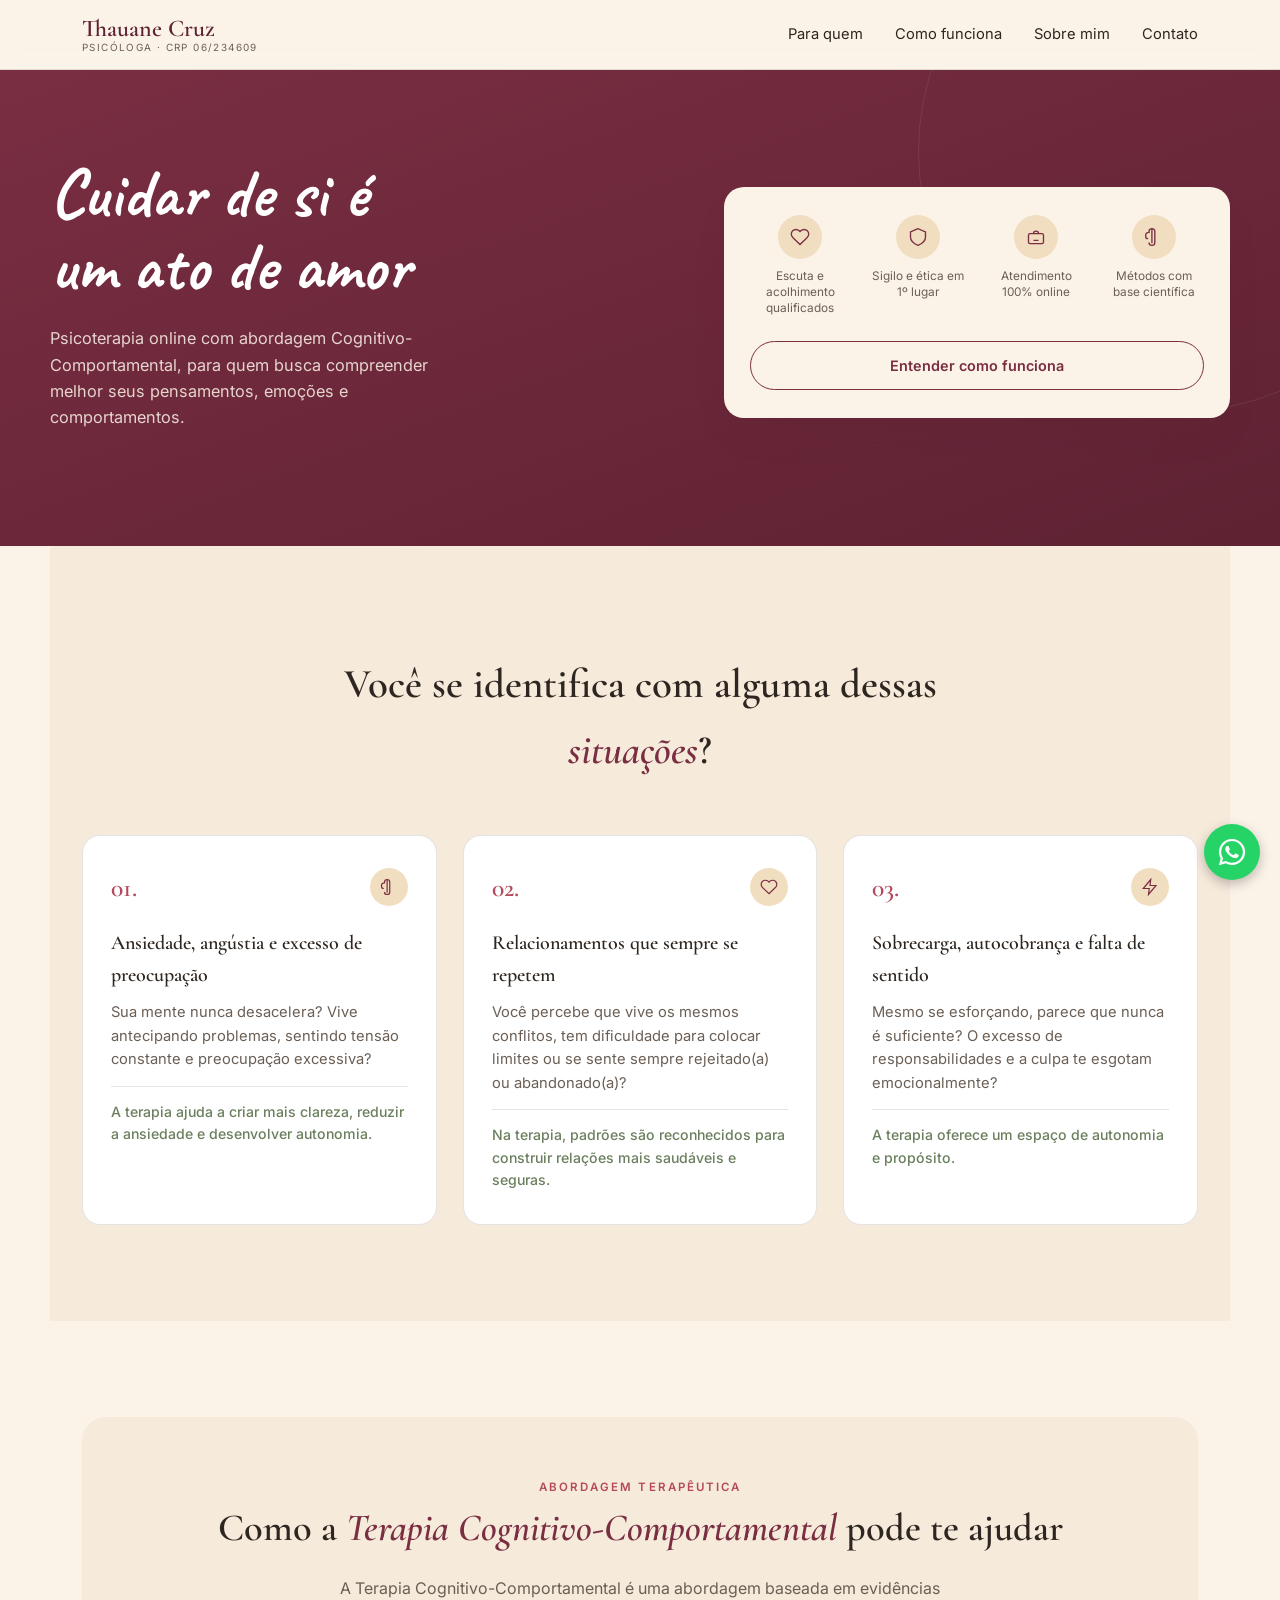
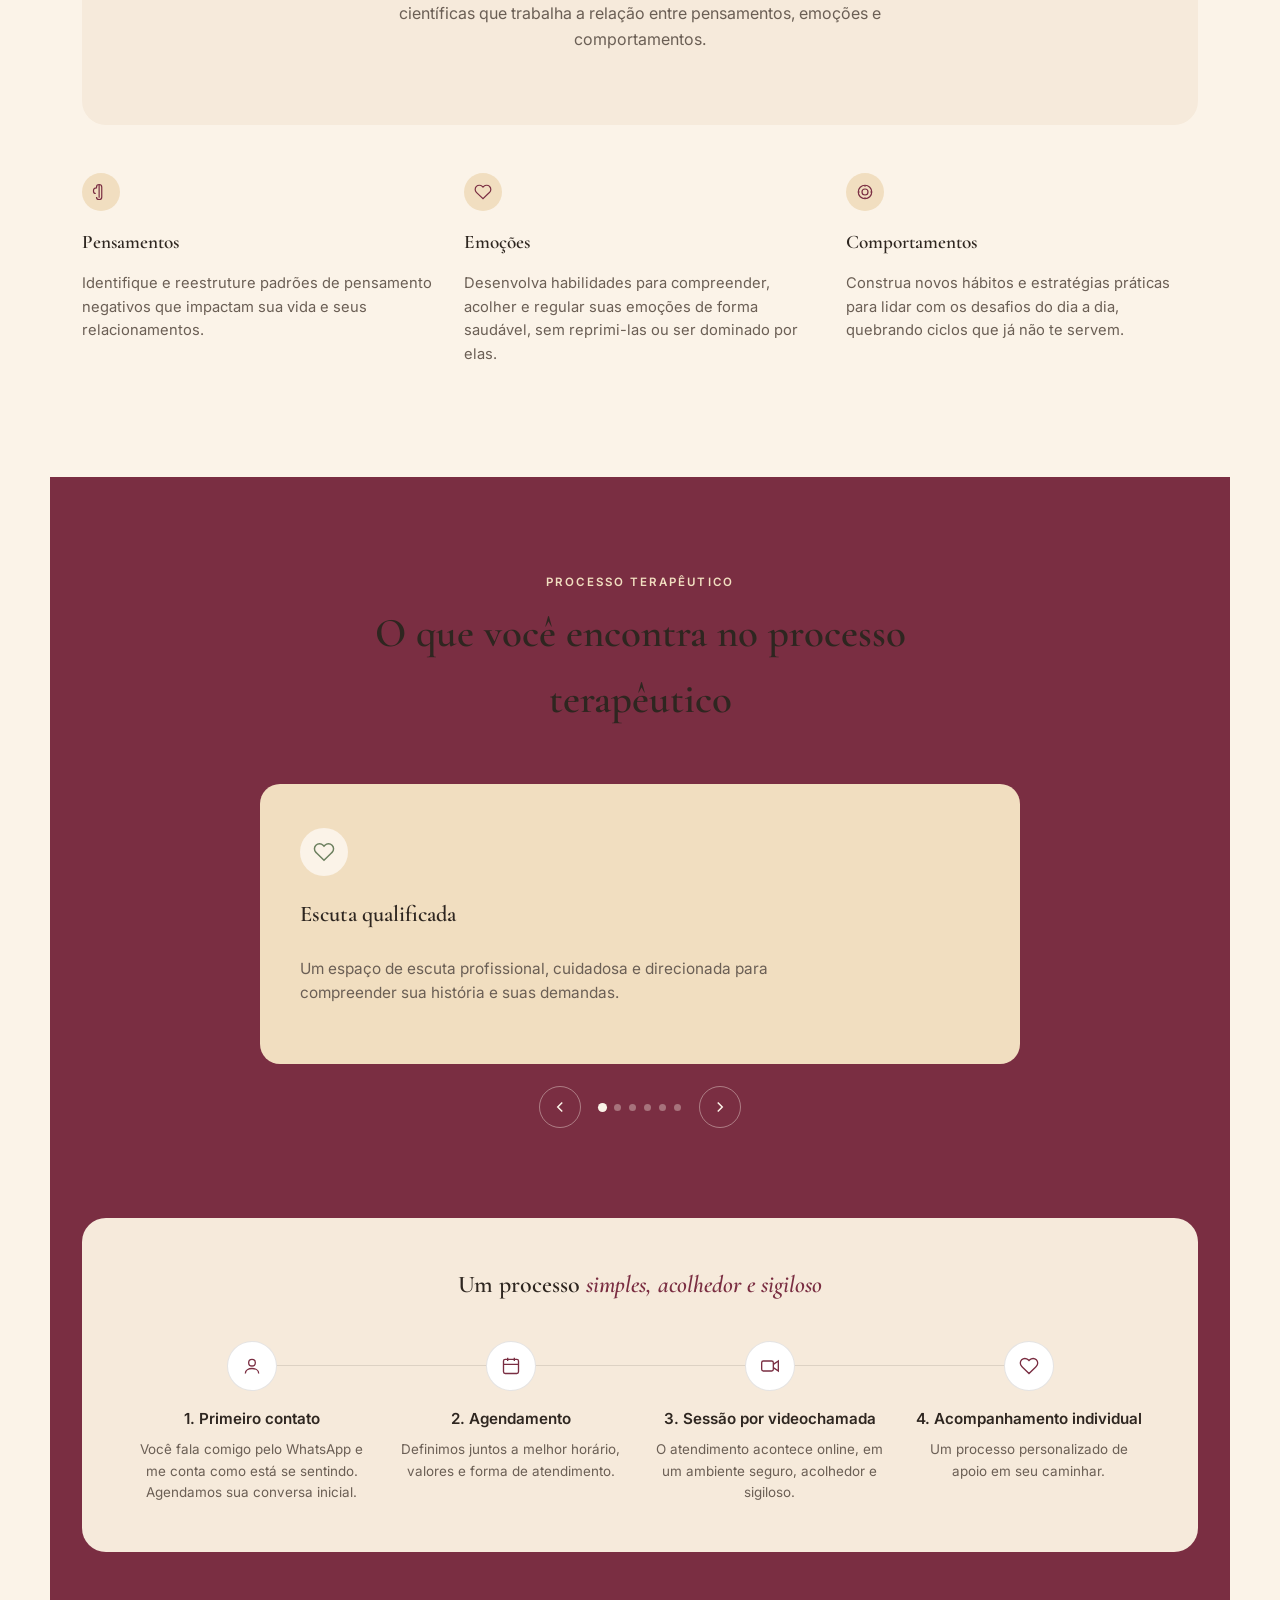
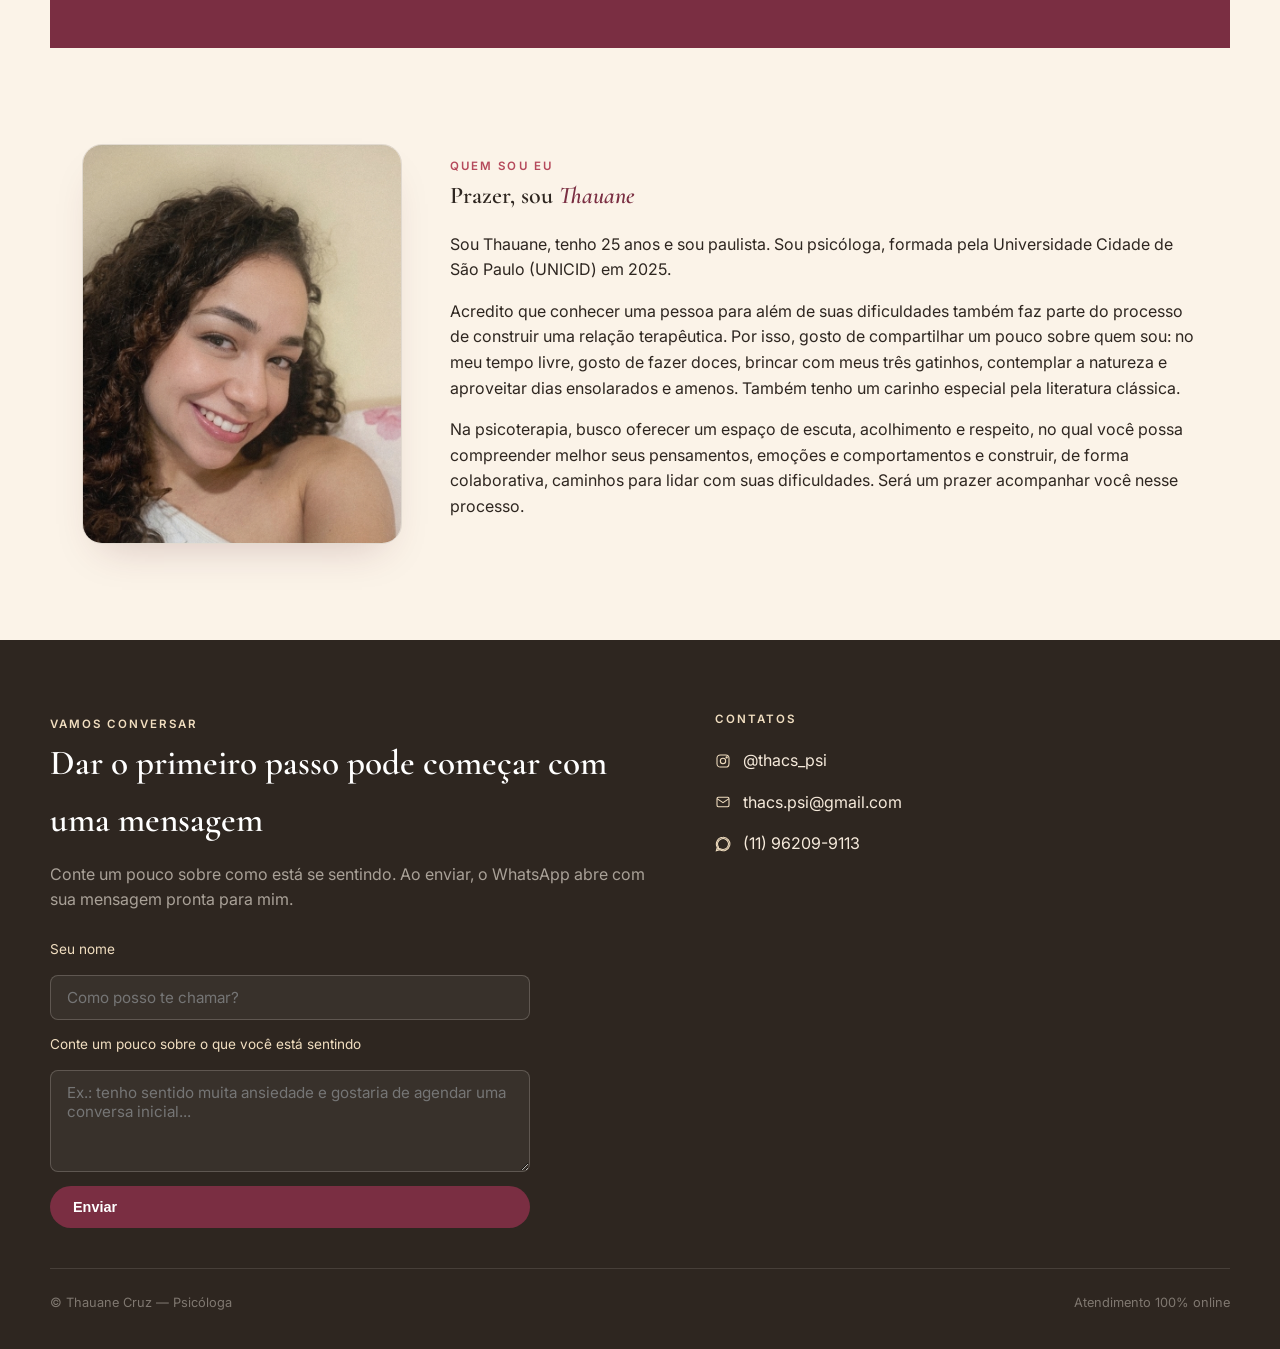
==== index.html @ f6a22493 "ajustes de estilos e responsividade mobile" ====
<!DOCTYPE html>
<html lang="pt-BR">

<head>
  <meta charset="UTF-8">
  <meta name="viewport" content="width=device-width, initial-scale=1.0">
  <title>Thauane Cruz — Psicóloga | Terapia Cognitivo-Comportamental Online</title>

  <!-- Fontes -->
  <link rel="preconnect" href="https://fonts.googleapis.com">
  <link rel="preconnect" href="https://fonts.gstatic.com" crossorigin>
  <link
    href="https://fonts.googleapis.com/css2?family=Cormorant+Garamond:ital,wght@0,400;0,500;0,600;1,400;1,500&family=Caveat:wght@500;600;700&family=Inter:wght@400;500;600;700&display=swap"
    rel="stylesheet">

  <!-- Arquivo CSS externo -->
  <link rel="stylesheet" href="style.css">
</head>

<body>

  <!-- CABEÇALHO -->
  <header>
    <div class="navegacao-wrapper">
      <div class="logotipo">
        <span class="logotipo-nome">Thauane Cruz</span>
        <span class="logotipo-registro">Psicóloga · CRP 06/234609</span>
      </div>
      <nav class="links-navegacao">
        <a href="#para-quem">Para quem</a>
        <a href="#como-funciona">Como funciona</a>
        <a href="#sobre-mim">Sobre mim</a>
        <a href="#contato">Contato</a>
      </nav>
    </div>
  </header>

  <!-- HERO / TELA INICIAL -->
  <section class="secao-principal" id="topo">
    <div class="secao-principal-conteudo">
      <div>
        <h1>Cuidar de si é<br>um ato de amor</h1>
        <p class="secao-principal-subtitulo">Psicoterapia online com abordagem Cognitivo-Comportamental, para quem busca
          compreender melhor seus pensamentos, emoções e comportamentos.</p>
      </div>

      <div class="cartao-destaque efeito-revelar">
        <div class="grade-destaque">
          <div class="item-destaque">
            <div class="icone-destaque">
              <svg viewBox="0 0 24 24">
                <path
                  d="M20.8 4.6a5.5 5.5 0 0 0-7.8 0L12 5.6l-1-1a5.5 5.5 0 0 0-7.8 7.8l1 1L12 21l7.8-7.6 1-1a5.5 5.5 0 0 0 0-7.8z" />
              </svg>
            </div>
            <p>Escuta e acolhimento qualificados</p>
          </div>
          <div class="item-destaque">
            <div class="icone-destaque">
              <svg viewBox="0 0 24 24">
                <path d="M12 2 3 6v6c0 5 4 8 9 10 5-2 9-5 9-10V6l-9-4z" />
              </svg>
            </div>
            <p>Sigilo e ética em 1º lugar</p>
          </div>
          <div class="item-destaque">
            <div class="icone-destaque">
              <svg viewBox="0 0 24 24">
                <path d="M15 8a3 3 0 1 0-6 0" />
                <rect x="3" y="8" width="18" height="12" rx="2" />
                <path d="M8 12h.01M16 12h.01M9 16h6" />
              </svg>
            </div>
            <p>Atendimento 100% online</p>
          </div>
          <div class="item-destaque">
            <div class="icone-destaque">
              <svg viewBox="0 0 24 24">
                <path
                  d="M9.5 2a3.5 3.5 0 0 0-3.5 3.5v1A3.5 3.5 0 0 0 2 10v1a3 3 0 0 0 3 3M9.5 2A3.5 3.5 0 0 1 13 5.5v13a3.5 3.5 0 0 1-7 0M9.5 2v17.5" />
              </svg>
            </div>
            <p>Métodos com base científica</p>
          </div>
        </div>
        <div class="botoes-cartao-destaque">
          <a class="botao botao-contorno" href="#como-funciona">Entender como funciona</a>
        </div>
      </div>
    </div>
  </section>

  <!-- PARA QUEM -->
  <section class="secao para-quem" id="para-quem">
    <div class="cabecalho-secao efeito-revelar">
      <h2>Você se identifica com alguma dessas <em>situações</em>?</h2>
    </div>
    <div class="grade-tres-colunas">
      <div class="cartao-situacao efeito-revelar">
        <div class="topo-situacao">
          <span class="numero-situacao">01.</span>
          <span class="icone-situacao">
            <svg viewBox="0 0 24 24">
              <path
                d="M9.5 2a3.5 3.5 0 0 0-3.5 3.5v1A3.5 3.5 0 0 0 2 10v1a3 3 0 0 0 3 3M9.5 2A3.5 3.5 0 0 1 13 5.5v13a3.5 3.5 0 0 1-7 0M9.5 2v17.5" />
            </svg>
          </span>
        </div>
        <h3>Ansiedade, angústia e excesso de preocupação</h3>
        <p>Sua mente nunca desacelera? Vive antecipando problemas, sentindo tensão constante e preocupação excessiva?
        </p>
        <div class="nota-situacao">A terapia ajuda a criar mais clareza, reduzir a ansiedade e desenvolver autonomia.
        </div>
      </div>
      <div class="cartao-situacao efeito-revelar">
        <div class="topo-situacao">
          <span class="numero-situacao">02.</span>
          <span class="icone-situacao">
            <svg viewBox="0 0 24 24">
              <path
                d="M20.8 4.6a5.5 5.5 0 0 0-7.8 0L12 5.6l-1-1a5.5 5.5 0 0 0-7.8 7.8l1 1L12 21l7.8-7.6 1-1a5.5 5.5 0 0 0 0-7.8z" />
            </svg>
          </span>
        </div>
        <h3>Relacionamentos que sempre se repetem</h3>
        <p>Você percebe que vive os mesmos conflitos, tem dificuldade para colocar limites ou se sente sempre
          rejeitado(a) ou abandonado(a)?</p>
        <div class="nota-situacao">Na terapia, padrões são reconhecidos para construir relações mais saudáveis e
          seguras.</div>
      </div>
      <div class="cartao-situacao efeito-revelar">
        <div class="topo-situacao">
          <span class="numero-situacao">03.</span>
          <span class="icone-situacao">
            <svg viewBox="0 0 24 24">
              <path d="M13 2 3 14h8l-1 8 10-12h-8l1-8z" />
            </svg>
          </span>
        </div>
        <h3>Sobrecarga, autocobrança e falta de sentido</h3>
        <p>Mesmo se esforçando, parece que nunca é suficiente? O excesso de responsabilidades e a culpa te esgotam
          emocionalmente?</p>
        <div class="nota-situacao">A terapia oferece um espaço de autonomia e propósito.</div>
      </div>
    </div>
  </section>

  <!-- COMO A TERAPIA COGNITIVO-COMPORTAMENTAL AJUDA -->
  <section class="secao">
    <div class="caixa-abordagem efeito-revelar">
      <span class="subtitulo-categoria">Abordagem terapêutica</span>
      <h2>Como a <em>Terapia Cognitivo-Comportamental</em> pode te ajudar</h2>
      <p class="descricao-secao">A Terapia Cognitivo-Comportamental é uma abordagem baseada em evidências científicas
        que trabalha a relação entre pensamentos, emoções e comportamentos.</p>
    </div>
    <div class="colunas-abordagem">
      <div class="coluna-abordagem efeito-revelar">
        <span class="icone-situacao">
          <svg viewBox="0 0 24 24">
            <path
              d="M9.5 2a3.5 3.5 0 0 0-3.5 3.5v1A3.5 3.5 0 0 0 2 10v1a3 3 0 0 0 3 3M9.5 2A3.5 3.5 0 0 1 13 5.5v13a3.5 3.5 0 0 1-7 0M9.5 2v17.5" />
          </svg>
        </span>
        <h3>Pensamentos</h3>
        <p>Identifique e reestruture padrões de pensamento negativos que impactam sua vida e seus relacionamentos.</p>
      </div>
      <div class="coluna-abordagem efeito-revelar">
        <span class="icone-situacao">
          <svg viewBox="0 0 24 24">
            <path
              d="M20.8 4.6a5.5 5.5 0 0 0-7.8 0L12 5.6l-1-1a5.5 5.5 0 0 0-7.8 7.8l1 1L12 21l7.8-7.6 1-1a5.5 5.5 0 0 0 0-7.8z" />
          </svg>
        </span>
        <h3>Emoções</h3>
        <p>Desenvolva habilidades para compreender, acolher e regular suas emoções de forma saudável, sem reprimi-las ou
          ser dominado por elas.</p>
      </div>
      <div class="coluna-abordagem efeito-revelar">
        <span class="icone-situacao">
          <svg viewBox="0 0 24 24">
            <circle cx="12" cy="12" r="9" />
            <circle cx="12" cy="12" r="4" />
            <path d="M12 3v2M12 19v2M3 12h2M19 12h2" />
          </svg>
        </span>
        <h3>Comportamentos</h3>
        <p>Construa novos hábitos e estratégias práticas para lidar com os desafios do dia a dia, quebrando ciclos que
          já não te servem.</p>
      </div>
    </div>
  </section>

  <!-- COMO FUNCIONA / CARROSSEL -->
  <section class="secao como-funciona" id="como-funciona">
    <div class="cabecalho-secao efeito-revelar">
      <span class="subtitulo-categoria">Processo terapêutico</span>
      <h2>O que você encontra no processo terapêutico</h2>
    </div>

    <div class="carrossel-container efeito-revelar">
      <div class="carrossel-trilho" id="carrosselTrilho"></div>
      <div class="carrossel-controles">
        <button class="carrossel-seta" id="carrosselAnterior" aria-label="Anterior">
          <svg viewBox="0 0 24 24">
            <path d="M15 18l-6-6 6-6" />
          </svg>
        </button>
        <div class="carrossel-indicadores" id="carrosselIndicadores"></div>
        <button class="carrossel-seta" id="carrosselProximo" aria-label="Próximo">
          <svg viewBox="0 0 24 24">
            <path d="M9 18l6-6-6-6" />
          </svg>
        </button>
      </div>
    </div>

    <div class="painel-etapas efeito-revelar">
      <div class="titulo-etapas">
        <h3>Um processo <em>simples, acolhedor e sigiloso</em></h3>
      </div>
      <div class="grade-etapas">
        <div class="etapa">
          <div class="icone-etapa">
            <svg viewBox="0 0 24 24">
              <circle cx="12" cy="8" r="4" />
              <path d="M4 21c0-4 4-6 8-6s8 2 8 6" />
            </svg>
          </div>
          <h4>1. Primeiro contato</h4>
          <p>Você fala comigo pelo WhatsApp e me conta como está se sentindo. Agendamos sua conversa inicial.</p>
        </div>
        <div class="etapa">
          <div class="icone-etapa">
            <svg viewBox="0 0 24 24">
              <rect x="3" y="4" width="18" height="17" rx="2" />
              <path d="M16 2v4M8 2v4M3 10h18" />
            </svg>
          </div>
          <h4>2. Agendamento</h4>
          <p>Definimos juntos a melhor horário, valores e forma de atendimento.</p>
        </div>
        <div class="etapa">
          <div class="icone-etapa">
            <svg viewBox="0 0 24 24">
              <rect x="2" y="6" width="14" height="12" rx="2" />
              <path d="M16 10l6-4v12l-6-4" />
            </svg>
          </div>
          <h4>3. Sessão por videochamada</h4>
          <p>O atendimento acontece online, em um ambiente seguro, acolhedor e sigiloso.</p>
        </div>
        <div class="etapa">
          <div class="icone-etapa">
            <svg viewBox="0 0 24 24">
              <path
                d="M20.8 4.6a5.5 5.5 0 0 0-7.8 0L12 5.6l-1-1a5.5 5.5 0 0 0-7.8 7.8l1 1L12 21l7.8-7.6 1-1a5.5 5.5 0 0 0 0-7.8z" />
            </svg>
          </div>
          <h4>4. Acompanhamento individual</h4>
          <p>Um processo personalizado de apoio em seu caminhar.</p>
        </div>
      </div>
    </div>
  </section>

  <!-- SOBRE MIM -->
  <section class="secao" id="sobre-mim">
  <div class="sobre-mim">
    <div class="sobre-mim-foto efeito-revelar">
      <img src="foto-thauane.jpg" alt="foto da thauane">
    </div>
    <div class="sobre-mim-texto efeito-revelar">
      <span class="subtitulo-categoria">Quem sou eu</span>
      <h2>Prazer, sou <em>Thauane</em></h2>
      <p>Sou Thauane, tenho 25 anos e sou paulista. Sou psicóloga, formada pela Universidade Cidade de São Paulo (UNICID) em 2025.</p>
      <p>Acredito que conhecer uma pessoa para além de suas dificuldades também faz parte do processo de construir uma relação terapêutica. Por isso, gosto de compartilhar um pouco sobre quem sou: no meu tempo livre, gosto de fazer doces, brincar com meus três gatinhos, contemplar a natureza e aproveitar dias ensolarados e amenos. Também tenho um carinho especial pela literatura clássica.</p>
      <p>Na psicoterapia, busco oferecer um espaço de escuta, acolhimento e respeito, no qual você possa compreender melhor seus pensamentos, emoções e comportamentos e construir, de forma colaborativa, caminhos para lidar com suas dificuldades. Será um prazer acompanhar você nesse processo.</p>
    </div>
  </div>
</section>

  <!-- RODAPÉ E CONTATO -->
  <footer id="contato">
    <div class="rodape-conteudo">
      <div class="efeito-revelar">
        <span class="subtitulo-categoria subtitulo-categoria-claro">Vamos conversar</span>
        <h2>Dar o primeiro passo pode começar com uma mensagem</h2>
        <p class="descricao-secao">Conte um pouco sobre como está se sentindo. Ao enviar, o WhatsApp abre com sua
          mensagem pronta para mim.</p>

        <form id="formularioContato" class="formulario-contato">
          <label for="campoNome">Seu nome</label>
          <input type="text" id="campoNome" name="nome" placeholder="Como posso te chamar?" required>

          <label for="campoMensagem">Conte um pouco sobre o que você está sentindo</label>
          <textarea id="campoMensagem" name="mensagem" rows="4"
            placeholder="Ex.: tenho sentido muita ansiedade e gostaria de agendar uma conversa inicial..."
            required></textarea>

          <button type="submit" class="botao botao-vinho">Enviar</button>
        </form>
      </div>

      <div class="rodape-contatos efeito-revelar">
        <span class="subtitulo-categoria subtitulo-categoria-claro bloco-subtitulo">Contatos</span>
        <ul class="lista-contatos">
          <li class="linha-contato-rodape">
            <span class="icone-rodape">
              <svg viewBox="0 0 24 24">
                <rect x="3" y="3" width="18" height="18" rx="5" />
                <circle cx="12" cy="12" r="4" />
                <circle cx="17.5" cy="6.5" r="1" />
              </svg>
            </span>
            <a href="https://instagram.com/thacs_psi" target="_blank" rel="noopener">@thacs_psi</a>
          </li>
          <li class="linha-contato-rodape">
            <span class="icone-rodape">
              <svg viewBox="0 0 24 24">
                <rect x="3" y="5" width="18" height="14" rx="2" />
                <path d="M3 7l9 6 9-6" />
              </svg>
            </span>
            <a href="mailto:thacs.psi@gmail.com">thacs.psi@gmail.com</a>
          </li>
          <li class="linha-contato-rodape">
            <span class="icone-rodape">
              <svg viewBox="0 0 24 24">
                <path
                  d="M12 2a10 10 0 0 0-8.6 15L2 22l5.2-1.4A10 10 0 1 0 12 2zm0 18.2a8.2 8.2 0 0 1-4.2-1.2l-.3-.2-3 .8.8-2.9-.2-.3A8.2 8.2 0 1 1 12 20.2z" />
              </svg>
            </span>
            <a href="https://wa.me/5511962099113?text=Ol%C3%A1!%20Gostaria%20de%20saber%20mais%20sobre%20o%20processo%20terap%C3%AAutico."
              target="_blank" rel="noopener">(11) 96209-9113</a>
          </li>
        </ul>
      </div>
    </div>
    <div class="rodape-inferior">
      <span>© Thauane Cruz — Psicóloga</span>
      <span>Atendimento 100% online</span>
    </div>
  </footer>

  <!-- BOTÃO FLUTUANTE WHATSAPP -->
  <a href="https://wa.me/5511962099113?text=Ol%C3%A1!%20Gostaria%20de%20saber%20mais%20sobre%20o%20processo%20terap%C3%AAutico."
    class="whatsapp-flutuante" target="_blank" rel="noopener" aria-label="Falar no WhatsApp">
    <svg viewBox="0 0 448 512">
      <path
        d="M380.9 97.1C339 55.1 283.2 32 223.9 32c-122.4 0-222 99.6-222 222 0 39.1 10.2 77.3 29.6 111L0 480l117.7-30.9c32.4 17.7 68.9 27 106.1 27h.1c122.3 0 224.1-99.6 224.1-222 0-59.3-25.2-115-67.1-157zm-157 341.6c-33.2 0-65.7-8.9-94-25.7l-6.7-4-69.8 18.3L72 359.2l-4.4-7c-18.5-29.4-28.2-63.3-28.2-98.2 0-101.7 82.8-184.5 184.6-184.5 49.3 0 95.6 19.2 130.4 54.1 34.8 34.9 56.2 81.2 56.1 130.5 0 101.8-84.9 184.6-186.6 184.6zm101.2-138.2c-5.5-2.8-32.8-16.2-37.9-18-5.1-1.9-8.8-2.8-12.5 2.8-3.7 5.6-14.3 18-17.6 21.8-3.2 3.7-6.5 4.2-12 1.4-32.6-16.3-54-29.1-75.5-66-5.7-9.8 5.7-9.1 16.3-30.3 1.8-3.7.9-6.9-.5-9.7-1.4-2.8-12.5-30.1-17.1-41.2-4.5-10.8-9.1-9.3-12.5-9.5-3.2-.2-6.9-.2-10.6-.2-3.7 0-9.7 1.4-14.8 6.9-5.1 5.6-19.4 19-19.4 46.3 0 27.3 19.9 53.7 22.6 57.4 2.8 3.7 39.1 59.7 94.8 83.8 35.2 15.2 49 16.5 66.6 13.9 10.7-1.6 32.8-13.4 37.4-26.4 4.6-13 4.6-24.1 3.2-26.4-1.3-2.5-5-3.9-10.5-6.6z" />
    </svg>
  </a>

  <!-- Arquivo JS externo -->
  <script src="script.js"></script>
</body>

</html>
---- style.css ----
:root {
  --cor-vinho: #7A2E42;
  --cor-vinho-escuro: #5E2233;
  --cor-creme: #FBF3E8;
  --cor-creme-suave: #F6EADB;
  --cor-canela: #F1DEC0;
  --cor-sage: #6B7F5E;
  --cor-rosa: #B5495B;
  --cor-tinta: #2E2620;
  --cor-tinta-suave: #6b5f55;
  --linha-divisoria: rgba(46, 38, 32, 0.12);
  --sombra-padrao: 0 20px 40px -20px rgba(94, 34, 51, 0.25);
}

* {
  box-sizing: border-box;
}

html {
  scroll-behavior: smooth;
}

@media (prefers-reduced-motion: reduce) {
  html {
    scroll-behavior: auto;
  }
  * {
    animation-duration: 0.01ms !important;
    transition-duration: 0.01ms !important;
  }
}

body {
  margin: 0;
  font-family: 'Inter', sans-serif;
  color: var(--cor-tinta);
  background: var(--cor-creme);
  line-height: 1.6;
}

h1, h2, h3 {
  font-family: 'Cormorant Garamond', serif;
  font-weight: 600;
  margin: 0;
  color: var(--cor-tinta);
}

em {
  font-style: italic;
  color: var(--cor-vinho);
  font-family: 'Cormorant Garamond', serif;
}

.subtitulo-categoria {
  font-family: 'Inter', sans-serif;
  font-size: 0.72rem;
  letter-spacing: 0.18em;
  text-transform: uppercase;
  color: var(--cor-rosa);
  font-weight: 600;
}

.subtitulo-categoria-claro {
  color: var(--cor-canela);
}

.bloco-subtitulo {
  margin-bottom: 6px;
  display: block;
}

a {
  color: inherit;
  text-decoration: none;
}

section {
  scroll-margin-top: 84px;
}

/* ESTILIZAÇÃO GERAL DE ÍCONES */
svg {
  fill: none;
  stroke: currentColor;
  stroke-width: 1.6;
}

/* CABEÇALHO E NAVEGAÇÃO */
header {
  position: sticky;
  top: 0;
  z-index: 100;
  background: rgba(251, 243, 232, 0.92);
  backdrop-filter: blur(10px);
  border-bottom: 1px solid var(--linha-divisoria);
}

.navegacao-wrapper {
  max-width: 1180px;
  margin: 0 auto;
  padding: 16px 32px;
  display: flex;
  align-items: center;
  justify-content: space-between;
  gap: 24px;
}

.logotipo {
  display: flex;
  flex-direction: column;
  line-height: 1.1;
}

.logotipo-nome {
  font-family: 'Cormorant Garamond', serif;
  font-size: 1.5rem;
  font-weight: 600;
  color: var(--cor-vinho-escuro);
}

.logotipo-registro {
  font-size: 0.62rem;
  letter-spacing: 0.14em;
  text-transform: uppercase;
  color: var(--cor-tinta-suave);
}

nav.links-navegacao {
  display: flex;
  gap: 32px;
  font-size: 0.92rem;
}

nav.links-navegacao a {
  position: relative;
  color: var(--cor-tinta);
  padding: 4px 0;
}

nav.links-navegacao a::after {
  content: '';
  position: absolute;
  left: 0;
  bottom: 0;
  width: 0;
  height: 1.5px;
  background: var(--cor-vinho);
  transition: width 0.25s ease;
}

nav.links-navegacao a:hover::after {
  width: 100%;
}

/* BOTÕES */
.botao {
  display: inline-flex;
  align-items: center;
  gap: 8px;
  padding: 12px 22px;
  border-radius: 999px;
  font-size: 0.9rem;
  font-weight: 600;
  cursor: pointer;
  border: 1.5px solid transparent;
  transition: transform 0.2s ease, box-shadow 0.2s ease, background 0.2s ease;
  white-space: nowrap;
}

.botao:hover {
  transform: translateY(-2px);
}

.botao-vinho {
  background: var(--cor-vinho);
  color: #fff;
}

.botao-vinho:hover {
  background: var(--cor-vinho-escuro);
  box-shadow: 0 10px 24px -10px rgba(122, 46, 66, 0.6);
}

.botao-contorno {
  background: transparent;
  border-color: var(--cor-vinho);
  color: var(--cor-vinho);
}

.botao-contorno:hover {
  background: var(--cor-vinho);
  color: #fff;
}

/* SEÇÃO PRINCIPAL (HERO) */
.secao-principal {
  background: linear-gradient(160deg, var(--cor-vinho) 0%, var(--cor-vinho-escuro) 100%);
  color: var(--cor-creme);
  padding: 88px 32px 100px;
  position: relative;
  overflow: hidden;
}

.secao-principal::before {
  content: '';
  position: absolute;
  width: 520px;
  height: 520px;
  border-radius: 50%;
  border: 1px solid rgba(255, 255, 255, 0.08);
  top: -180px;
  right: -160px;
}

.secao-principal-conteudo {
  max-width: 1180px;
  margin: 0 auto;
  display: grid;
  grid-template-columns: 1.1fr 0.9fr;
  gap: 56px;
  align-items: center;
  position: relative;
}

.secao-principal h1 {
  font-family: 'Caveat', cursive;
  font-weight: 700;
  font-size: clamp(2.8rem, 5.4vw, 4.6rem);
  color: #fff;
  line-height: 1.05;
  max-width: 560px;
}

.secao-principal-subtitulo {
  margin-top: 22px;
  font-size: 1.02rem;
  color: rgba(251, 243, 232, 0.85);
  max-width: 420px;
}

.cartao-destaque {
  background: var(--cor-creme);
  border-radius: 20px;
  padding: 28px 26px;
  box-shadow: var(--sombra-padrao);
}

.grade-destaque {
  display: grid;
  grid-template-columns: repeat(4, 1fr);
  gap: 18px;
  margin-bottom: 24px;
}

.item-destaque {
  text-align: center;
  color: var(--cor-tinta);
}

.icone-destaque {
  width: 44px;
  height: 44px;
  border-radius: 50%;
  background: var(--cor-canela);
  display: flex;
  align-items: center;
  justify-content: center;
  margin: 0 auto 10px;
  color: var(--cor-vinho);
}

.icone-destaque svg {
  width: 20px;
  height: 20px;
}

.item-destaque p {
  font-size: 0.74rem;
  color: var(--cor-tinta-suave);
  margin: 0;
  line-height: 1.35;
}

.botoes-cartao-destaque {
  display: flex;
  flex-direction: column;
  gap: 10px;
}

.cartao-destaque .botao {
  width: 100%;
  justify-content: center;
}

/* SEÇÕES GERAIS */
.secao {
  max-width: 1180px;
  margin: 0 auto;
  padding: 96px 32px;
}

.cabecalho-secao {
  text-align: center;
  max-width: 640px;
  margin: 0 auto 52px;
}

.cabecalho-secao h2 {
  font-size: clamp(1.9rem, 3.2vw, 2.6rem);
  margin-top: 10px;
}

.cabecalho-secao .subtitulo-categoria {
  display: block;
  margin-bottom: 6px;
}

.descricao-secao {
  margin-top: 16px;
  color: var(--cor-tinta-suave);
  font-size: 1rem;
}

/* ANIMAÇÃO REVELAR */
.efeito-revelar {
  opacity: 0;
  transform: translateY(28px);
  transition: opacity 0.7s ease, transform 0.7s ease;
}

.efeito-revelar.esta-visivel {
  opacity: 1;
  transform: translateY(0);
}

/* PARA QUEM */
.para-quem {
  background: var(--cor-creme-suave);
}

.grade-tres-colunas {
  display: grid;
  grid-template-columns: repeat(3, 1fr);
  gap: 26px;
}

.cartao-situacao {
  background: #fff;
  border-radius: 18px;
  padding: 32px 28px;
  border: 1px solid var(--linha-divisoria);
  transition: transform 0.3s ease, box-shadow 0.3s ease;
}

.cartao-situacao:hover {
  transform: translateY(-6px);
  box-shadow: var(--sombra-padrao);
}

.topo-situacao {
  display: flex;
  align-items: flex-start;
  justify-content: space-between;
  margin-bottom: 18px;
}

.numero-situacao {
  font-family: 'Cormorant Garamond', serif;
  font-size: 1.6rem;
  color: var(--cor-rosa);
  font-weight: 600;
}

.icone-situacao {
  width: 38px;
  height: 38px;
  border-radius: 50%;
  background: var(--cor-canela);
  display: flex;
  align-items: center;
  justify-content: center;
  color: var(--cor-vinho);
}

.icone-situacao svg {
  width: 18px;
  height: 18px;
}

.cartao-situacao h3 {
  font-size: 1.25rem;
  margin-bottom: 10px;
  font-weight: 600;
}

.cartao-situacao p {
  color: var(--cor-tinta-suave);
  font-size: 0.92rem;
  margin: 0 0 14px;
}

.nota-situacao {
  padding-top: 14px;
  border-top: 1px solid var(--linha-divisoria);
  font-size: 0.88rem;
  color: var(--cor-sage);
  font-weight: 500;
}

/* ABORDAGEM TERAPÊUTICA */
.caixa-abordagem {
  background: var(--cor-creme-suave);
  border-radius: 24px;
  padding: 56px 48px;
  text-align: center;
  margin-bottom: 48px;
}

.caixa-abordagem h2 {
  font-size: clamp(1.8rem, 3vw, 2.4rem);
}

.caixa-abordagem .descricao-secao {
  max-width: 600px;
  margin-left: auto;
  margin-right: auto;
}

.colunas-abordagem {
  display: grid;
  grid-template-columns: repeat(3, 1fr);
  gap: 30px;
}

.coluna-abordagem .icone-situacao {
  margin-bottom: 16px;
}

.coluna-abordagem h3 {
  font-size: 1.2rem;
  margin-bottom: 8px;
}

.coluna-abordagem p {
  color: var(--cor-tinta-suave);
  font-size: 0.92rem;
}

/* COMO FUNCIONA E CARROSSEL */
.como-funciona {
  background: var(--cor-vinho);
  color: var(--cor-creme);
}

.como-funciona .subtitulo-categoria {
  color: var(--cor-canela);
}

.carrossel-container {
  position: relative;
  max-width: 760px;
  margin: 0 auto 90px;
}

.carrossel-trilho {
  position: relative;
  height: 280px;
}

.carrossel-cartao {
  position: absolute;
  inset: 0;
  background: var(--cor-canela);
  color: var(--cor-tinta);
  border-radius: 20px;
  padding: 38px 40px;
  opacity: 0;
  transform: translateX(40px) scale(0.96);
  transition: opacity 0.5s ease, transform 0.5s ease;
  pointer-events: none;
  display: flex;
  flex-direction: column;
  justify-content: center;
}

.carrossel-cartao.ativo {
  opacity: 1;
  transform: translateX(0) scale(1);
  pointer-events: auto;
}

.carrossel-icone {
  width: 48px;
  height: 48px;
  border-radius: 50%;
  background: var(--cor-creme);
  color: var(--cor-sage);
  display: flex;
  align-items: center;
  justify-content: center;
  margin-bottom: 20px;
}

.carrossel-icone svg {
  width: 22px;
  height: 22px;
}

.carrossel-cartao h3 {
  font-size: 1.4rem;
  margin-bottom: 10px;
}

.carrossel-cartao p {
  color: var(--cor-tinta-suave);
  font-size: 0.96rem;
  max-width: 480px;
}

.carrossel-controles {
  display: flex;
  align-items: center;
  justify-content: center;
  gap: 18px;
  margin-top: 22px;
}

.carrossel-seta {
  width: 42px;
  height: 42px;
  border-radius: 50%;
  border: 1.5px solid rgba(251, 243, 232, 0.4);
  background: transparent;
  color: var(--cor-creme);
  cursor: pointer;
  display: flex;
  align-items: center;
  justify-content: center;
  transition: background 0.2s ease, transform 0.2s ease;
}

.carrossel-seta svg {
  width: 18px;
  height: 18px;
  stroke-width: 2;
}

.carrossel-seta:hover {
  background: rgba(251, 243, 232, 0.15);
  transform: scale(1.06);
}

.carrossel-indicadores {
  display: flex;
  gap: 8px;
}

.carrossel-ponto {
  width: 7px;
  height: 7px;
  border-radius: 50%;
  background: rgba(251, 243, 232, 0.35);
  cursor: pointer;
  transition: background 0.2s ease, transform 0.2s ease;
}

.carrossel-ponto.ativo {
  background: var(--cor-creme);
  transform: scale(1.3);
}

/* ETAPAS DO PROCESSO */
.painel-etapas {
  background: var(--cor-creme-suave);
  color: var(--cor-tinta);
  border-radius: 24px;
  padding: 48px 40px;
}

.titulo-etapas {
  text-align: center;
  margin-bottom: 36px;
}

.titulo-etapas h3 {
  font-size: 1.5rem;
}

.grade-etapas {
  display: grid;
  grid-template-columns: repeat(4, 1fr);
  gap: 0;
  position: relative;
}

.grade-etapas::before {
  content: '';
  position: absolute;
  top: 24px;
  left: 12%;
  right: 12%;
  height: 1px;
  background: var(--linha-divisoria);
}

.etapa {
  text-align: center;
  padding: 0 12px;
  position: relative;
}

.icone-etapa {
  width: 50px;
  height: 50px;
  border-radius: 50%;
  background: #fff;
  border: 1px solid var(--linha-divisoria);
  color: var(--cor-vinho);
  display: flex;
  align-items: center;
  justify-content: center;
  margin: 0 auto 16px;
  position: relative;
  z-index: 2;
}

.icone-etapa svg {
  width: 20px;
  height: 20px;
}

.etapa h4 {
  font-family: 'Inter', sans-serif;
  font-weight: 600;
  font-size: 0.95rem;
  margin: 0 0 8px;
}

.etapa p {
  font-size: 0.84rem;
  color: var(--cor-tinta-suave);
  margin: 0;
}

/* SOBRE MIM */
/* SOBRE MIM */
.sobre-mim {
  display: grid;
  grid-template-columns: 320px 1fr; /* Define uma largura fixa e elegante para a foto */
  gap: 48px;
  align-items: center;
}

.sobre-mim-foto {
  width: 100%;
  max-width: 320px;
  height: 400px;                  /* Altura proporcional para retrato */
  border-radius: 20px;
  overflow: hidden;               /* Garante que a foto não saia dos cantos arredondados */
  box-shadow: var(--sombra-padrao);
  border: 1px solid var(--linha-divisoria);
  margin: 0 auto;
}

/* Regra principal para ajustar e enquadrar a imagem */
.sobre-mim-foto img {
  width: 100%;
  height: 100%;
  object-fit: cover;             /* Preenche o espaço mantendo a proporção correta sem distorcer */
  object-position: center top;   /* Centraliza com foco no rosto */
  display: block;
}

/* RODAPÉ E FORMULÁRIO DE CONTATO */
footer {
  background: var(--cor-tinta);
  color: var(--cor-creme-suave);
  padding: 70px 32px 36px;
}

.rodape-conteudo {
  max-width: 1180px;
  margin: 0 auto;
  display: grid;
  grid-template-columns: 1.2fr 1fr;
  gap: 48px;
  padding-bottom: 40px;
  border-bottom: 1px solid rgba(251, 243, 232, 0.12);
}

footer h2 {
  color: #fff;
  font-size: clamp(1.7rem, 3vw, 2.2rem);
  margin-bottom: 14px;
}

footer .descricao-secao {
  color: rgba(251, 243, 232, 0.6);
  margin-top: 0;
}

.formulario-contato {
  margin-top: 26px;
  display: flex;
  flex-direction: column;
  gap: 14px;
  max-width: 480px;
}

.formulario-contato label {
  font-size: 0.85rem;
  color: var(--cor-canela);
}

.formulario-contato input,
.formulario-contato textarea {
  width: 100%;
  padding: 12px 16px;
  border-radius: 8px;
  border: 1px solid rgba(251, 243, 232, 0.2);
  background: rgba(255, 255, 255, 0.05);
  color: #fff;
  font-family: inherit;
  font-size: 0.95rem;
}

.formulario-contato input:focus,
.formulario-contato textarea:focus {
  outline: none;
  border-color: var(--cor-canela);
}

.lista-contatos {
  list-style: none;
  padding: 0;
  margin: 20px 0 0;
  display: flex;
  flex-direction: column;
  gap: 16px;
}

.linha-contato-rodape {
  display: flex;
  align-items: center;
  gap: 12px;
}

.icone-rodape {
  display: flex;
  align-items: center;
  justify-content: center;
  color: var(--cor-canela);
}

.icone-rodape svg {
  width: 16px;
  height: 16px;
}

.rodape-inferior {
  max-width: 1180px;
  margin: 24px auto 0;
  display: flex;
  justify-content: space-between;
  font-size: 0.8rem;
  color: rgba(251, 243, 232, 0.4);
}

/* BOTÃO FLUTUANTE WHATSAPP (COR VINHO) */
.whatsapp-flutuante {
  position: fixed;
  bottom: 20px;          /* Distância do fundo da tela */
  right: 20px;           /* Distância da direita para NÃO cortar na tela */
  width: 56px;           /* Tamanho padrão e confortável para toque */
  height: 56px;
  background-color: #25d366; /* Cor verde do WhatsApp */
  color: #ffffff;
  border-radius: 50%;    /* Deixa o botão perfeitamente redondo */
  display: flex;
  align-items: center;
  justify-content: center;
  box-shadow: 0 4px 12px rgba(0, 0, 0, 0.25);
  z-index: 9999;          /* Garante que ele fique por cima de todos os elementos */
  text-decoration: none;
  transition: transform 0.3s ease, box-shadow 0.3s ease;
}

/* Tamanho do ícone SVG dentro do botão */
.whatsapp-flutuante svg {
  width: 30px;
  height: 30px;
  fill: #ffffff;         /* Cor branca do ícone do WhatsApp */
}

/* Efeito ao passar o mouse / tocar */
.whatsapp-flutuante:hover {
  transform: scale(1.08);
  box-shadow: 0 6px 16px rgba(0, 0, 0, 0.35);
}

/* Ajuste específico para telas menores de celular */
@media (max-width: 480px) {
  .whatsapp-flutuante {
    bottom: 16px;
    right: 16px;         /* Mantém margem segura em telas pequenas */
    width: 50px;
    height: 50px;
  }
  
  .whatsapp-flutuante svg {
    width: 26px;
    height: 26px;
  }
}

/* Efeito ao passar o mouse: fica em um vinho levemente mais escuro */
.whatsapp-flutuante:hover {
  background-color: var(--cor-vinho-escuro);
  transform: scale(1.1);
}

/* RESPONSIVIDADE PARA DISPOSITIVOS MÓVEIS */
@media (max-width: 850px) {
  .secao-principal-conteudo,
  .grade-tres-colunas,
  .colunas-abordagem,
  .grade-etapas,
  .sobre-mim,
  .rodape-conteudo {
    grid-template-columns: 1fr;
  }
  .grade-destaque {
    grid-template-columns: repeat(2, 1fr);
  }
  .grade-etapas::before {
    display: none;
  }
}
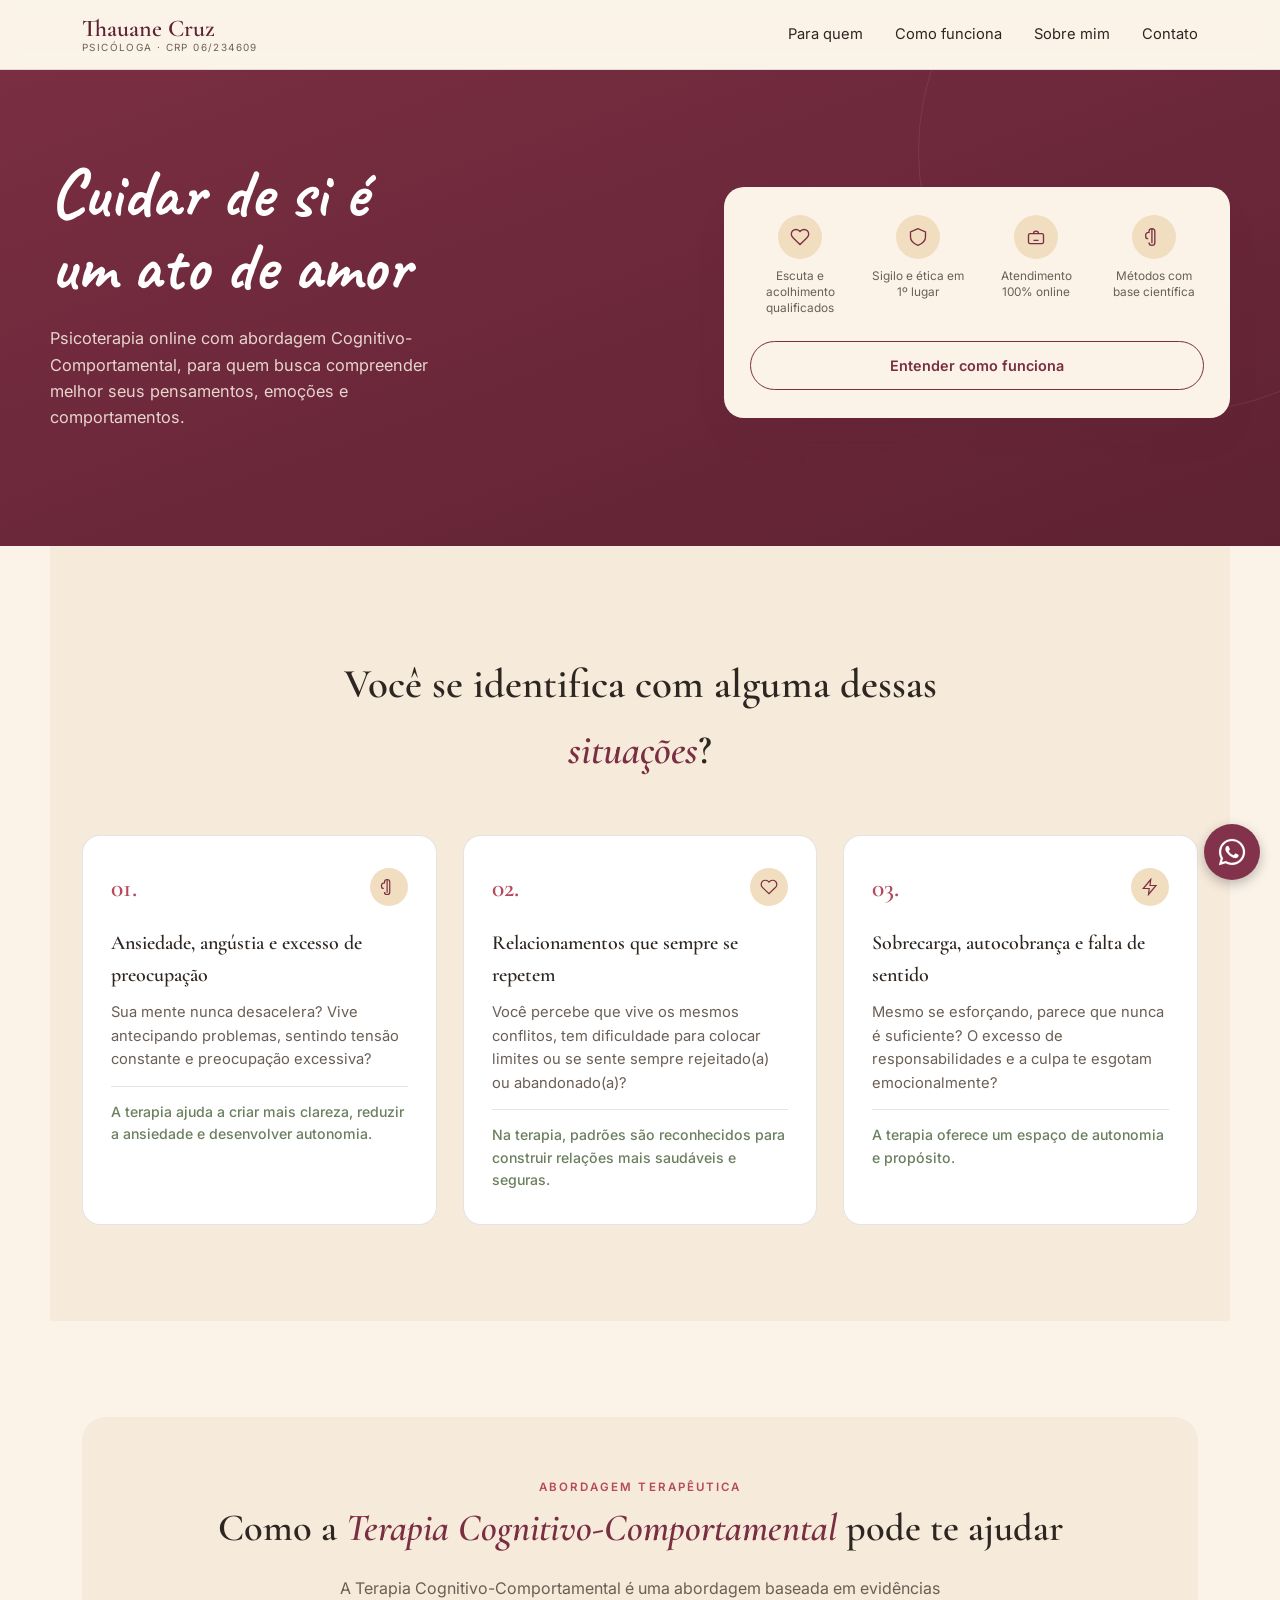
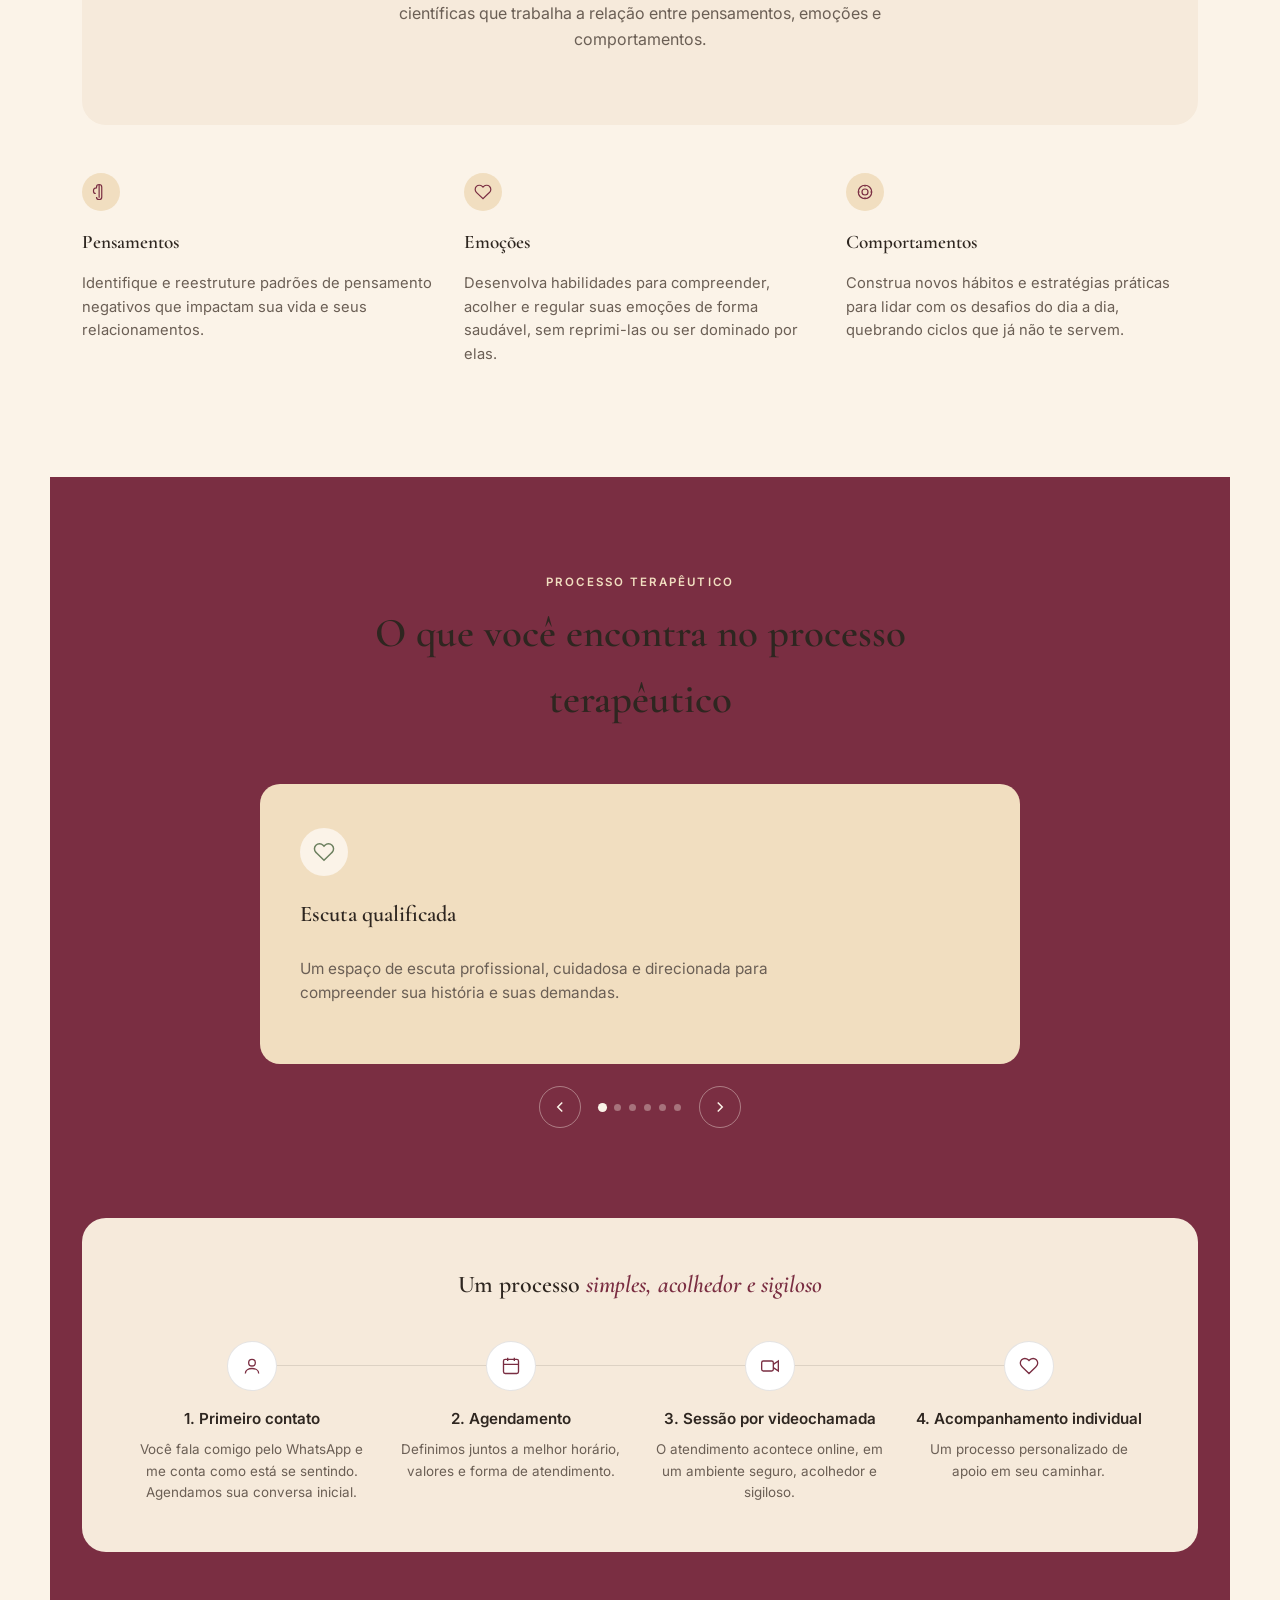
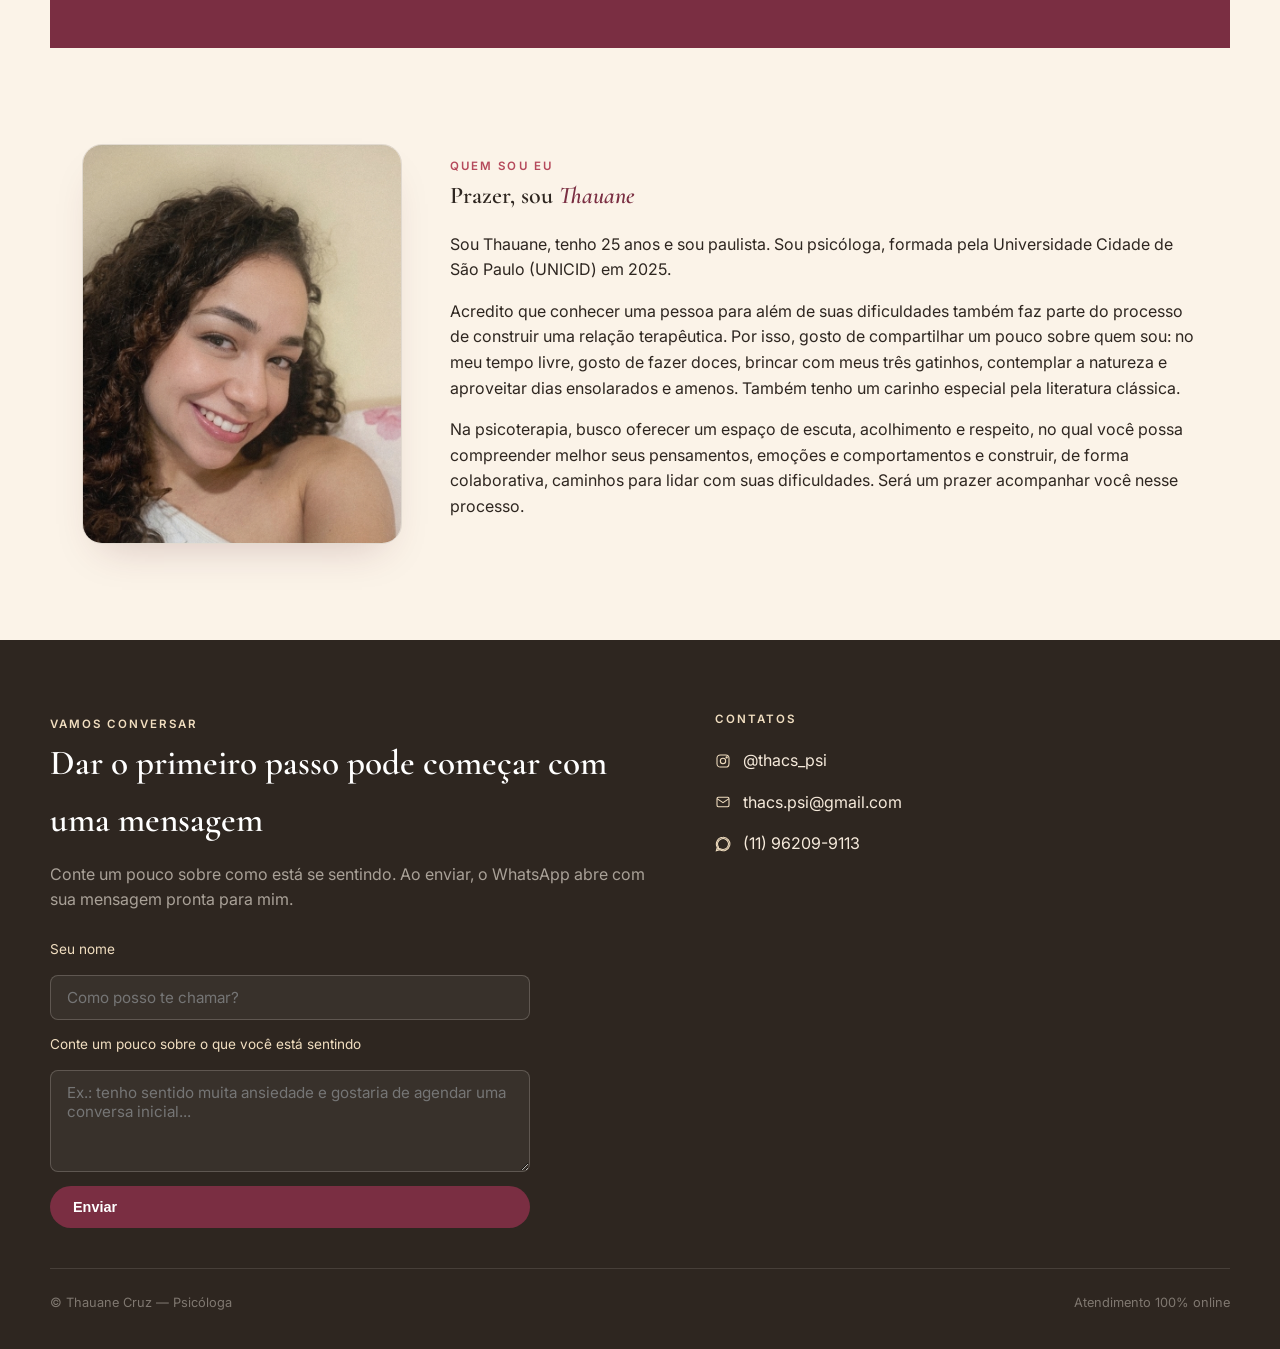
==== commit abd2d504: "atualizando URL para Netlify" ====
--- a/index.html
+++ b/index.html
@@ -5,6 +5,33 @@
   <meta charset="UTF-8">
   <meta name="viewport" content="width=device-width, initial-scale=1.0">
   <title>Thauane Cruz — Psicóloga | Terapia Cognitivo-Comportamental Online</title>
+
+  <!-- SEO -->
+  <meta name="description"
+    content="Thauane Cruz, psicóloga CRP 06/234609. Psicoterapia online com abordagem Cognitivo-Comportamental, com atendimento ético, acolhedor e individualizado.">
+  <meta name="robots" content="index, follow">
+  <link rel="canonical" href="https://thauanecruzpsi.netlify.app/">
+
+  <!-- Compartilhamento em redes sociais -->
+  <meta property="og:type" content="website">
+  <meta property="og:locale" content="pt_BR">
+  <meta property="og:title" content="Thauane Cruz — Psicóloga | Terapia Cognitivo-Comportamental Online">
+  <meta property="og:description"
+    content="Thauane Cruz, psicóloga CRP 06/234609. Psicoterapia online com abordagem Cognitivo-Comportamental, com atendimento ético, acolhedor e individualizado.">
+  <meta property="og:url" content="https://thauanecruzpsi.netlify.app/">
+  <meta property="og:site_name" content="Thauane Cruz — Psicóloga">
+
+  <!-- Dados estruturados -->
+  <script type="application/ld+json">
+  {
+    "@context": "https://schema.org",
+    "@type": "Person",
+    "name": "Thauane Cruz",
+    "jobTitle": "Psicóloga",
+    "url": "https://thauanecruzpsi.netlify.app/",
+    "sameAs": ["https://instagram.com/thacs_psi"]
+  }
+  </script>
 
   <!-- Fontes -->
   <link rel="preconnect" href="https://fonts.googleapis.com">
@@ -265,19 +292,25 @@
 
   <!-- SOBRE MIM -->
   <section class="secao" id="sobre-mim">
-  <div class="sobre-mim">
-    <div class="sobre-mim-foto efeito-revelar">
-      <img src="foto-thauane.jpg" alt="foto da thauane">
-    </div>
-    <div class="sobre-mim-texto efeito-revelar">
-      <span class="subtitulo-categoria">Quem sou eu</span>
-      <h2>Prazer, sou <em>Thauane</em></h2>
-      <p>Sou Thauane, tenho 25 anos e sou paulista. Sou psicóloga, formada pela Universidade Cidade de São Paulo (UNICID) em 2025.</p>
-      <p>Acredito que conhecer uma pessoa para além de suas dificuldades também faz parte do processo de construir uma relação terapêutica. Por isso, gosto de compartilhar um pouco sobre quem sou: no meu tempo livre, gosto de fazer doces, brincar com meus três gatinhos, contemplar a natureza e aproveitar dias ensolarados e amenos. Também tenho um carinho especial pela literatura clássica.</p>
-      <p>Na psicoterapia, busco oferecer um espaço de escuta, acolhimento e respeito, no qual você possa compreender melhor seus pensamentos, emoções e comportamentos e construir, de forma colaborativa, caminhos para lidar com suas dificuldades. Será um prazer acompanhar você nesse processo.</p>
-    </div>
-  </div>
-</section>
+    <div class="sobre-mim">
+      <div class="sobre-mim-foto efeito-revelar">
+        <img src="foto-thauane.jpg" alt="foto da thauane">
+      </div>
+      <div class="sobre-mim-texto efeito-revelar">
+        <span class="subtitulo-categoria">Quem sou eu</span>
+        <h2>Prazer, sou <em>Thauane</em></h2>
+        <p>Sou Thauane, tenho 25 anos e sou paulista. Sou psicóloga, formada pela Universidade Cidade de São Paulo
+          (UNICID) em 2025.</p>
+        <p>Acredito que conhecer uma pessoa para além de suas dificuldades também faz parte do processo de construir uma
+          relação terapêutica. Por isso, gosto de compartilhar um pouco sobre quem sou: no meu tempo livre, gosto de
+          fazer doces, brincar com meus três gatinhos, contemplar a natureza e aproveitar dias ensolarados e amenos.
+          Também tenho um carinho especial pela literatura clássica.</p>
+        <p>Na psicoterapia, busco oferecer um espaço de escuta, acolhimento e respeito, no qual você possa compreender
+          melhor seus pensamentos, emoções e comportamentos e construir, de forma colaborativa, caminhos para lidar com
+          suas dificuldades. Será um prazer acompanhar você nesse processo.</p>
+      </div>
+    </div>
+  </section>
 
   <!-- RODAPÉ E CONTATO -->
   <footer id="contato">
--- a/style.css
+++ b/style.css
@@ -643,7 +643,7 @@
 }
 
 /* SOBRE MIM */
-/* SOBRE MIM */
+
 .sobre-mim {
   display: grid;
   grid-template-columns: 320px 1fr; /* Define uma largura fixa e elegante para a foto */
@@ -766,73 +766,343 @@
   color: rgba(251, 243, 232, 0.4);
 }
 
-/* BOTÃO FLUTUANTE WHATSAPP (COR VINHO) */
+/* BOTÃO FLUTUANTE WHATSAPP */
 .whatsapp-flutuante {
   position: fixed;
-  bottom: 20px;          /* Distância do fundo da tela */
-  right: 20px;           /* Distância da direita para NÃO cortar na tela */
-  width: 56px;           /* Tamanho padrão e confortável para toque */
+  bottom: 20px;
+  right: 20px;
+  width: 56px;
   height: 56px;
-  background-color: #25d366; /* Cor verde do WhatsApp */
+  background-color: #83324c;
   color: #ffffff;
-  border-radius: 50%;    /* Deixa o botão perfeitamente redondo */
+  border-radius: 50%;
   display: flex;
   align-items: center;
   justify-content: center;
   box-shadow: 0 4px 12px rgba(0, 0, 0, 0.25);
-  z-index: 9999;          /* Garante que ele fique por cima de todos os elementos */
+  z-index: 9999;
   text-decoration: none;
-  transition: transform 0.3s ease, box-shadow 0.3s ease;
-}
-
-/* Tamanho do ícone SVG dentro do botão */
+  transition: transform 0.3s ease, box-shadow 0.3s ease, background-color 0.3s ease;
+}
+
 .whatsapp-flutuante svg {
   width: 30px;
   height: 30px;
-  fill: #ffffff;         /* Cor branca do ícone do WhatsApp */
-}
-
-/* Efeito ao passar o mouse / tocar */
+  fill: #ffffff;
+}
+
 .whatsapp-flutuante:hover {
+  background-color: var(--cor-vinho-escuro);
   transform: scale(1.08);
   box-shadow: 0 6px 16px rgba(0, 0, 0, 0.35);
 }
 
-/* Ajuste específico para telas menores de celular */
-@media (max-width: 480px) {
+/* Evita que conteúdos flex/grid ultrapassem o espaço disponível */
+img,
+svg {
+  max-width: 100%;
+}
+
+/* =====================================================
+   RESPONSIVIDADE — TABLET
+   ===================================================== */
+@media (max-width: 900px) {
+  .navegacao-wrapper {
+    padding: 14px 24px;
+    flex-direction: column;
+    gap: 12px;
+  }
+
+  .logotipo {
+    align-items: center;
+    text-align: center;
+  }
+
+  nav.links-navegacao {
+    width: 100%;
+    justify-content: center;
+    flex-wrap: wrap;
+    gap: 10px 22px;
+  }
+
+  .secao-principal {
+    padding: 64px 24px 72px;
+  }
+
+  .secao-principal-conteudo {
+    grid-template-columns: 1fr;
+    gap: 38px;
+  }
+
+  .secao-principal-conteudo > div:first-child {
+    text-align: center;
+  }
+
+  .secao-principal h1,
+  .secao-principal-subtitulo {
+    margin-left: auto;
+    margin-right: auto;
+  }
+
+  .grade-destaque {
+    grid-template-columns: repeat(2, minmax(0, 1fr));
+  }
+
+  .secao {
+    padding: 72px 24px;
+  }
+
+  .grade-tres-colunas {
+    grid-template-columns: 1fr;
+    gap: 20px;
+  }
+
+  .colunas-abordagem {
+    grid-template-columns: 1fr;
+    gap: 28px;
+  }
+
+  .coluna-abordagem {
+    text-align: center;
+  }
+
+  .coluna-abordagem .icone-situacao {
+    margin-left: auto;
+    margin-right: auto;
+  }
+
+  .grade-etapas {
+    grid-template-columns: repeat(2, minmax(0, 1fr));
+    gap: 32px 20px;
+  }
+
+  .grade-etapas::before {
+    display: none;
+  }
+
+  .sobre-mim {
+    grid-template-columns: 1fr;
+    gap: 36px;
+  }
+
+  .sobre-mim-foto {
+    max-width: 350px;
+    height: 440px;
+  }
+
+  .sobre-mim-texto {
+    max-width: 700px;
+    margin: 0 auto;
+  }
+
+  .rodape-conteudo {
+    grid-template-columns: 1fr;
+    gap: 48px;
+  }
+
+  .formulario-contato {
+    max-width: 100%;
+  }
+}
+
+/* =====================================================
+   RESPONSIVIDADE — CELULAR
+   ===================================================== */
+@media (max-width: 600px) {
+  .navegacao-wrapper {
+    padding: 12px 16px;
+  }
+
+  .logotipo-nome {
+    font-size: 1.35rem;
+  }
+
+  .logotipo-registro {
+    font-size: 0.55rem;
+  }
+
+  nav.links-navegacao {
+    gap: 6px 14px;
+    font-size: 0.78rem;
+  }
+
+  .secao-principal {
+    padding: 52px 18px 58px;
+  }
+
+  .secao-principal h1 {
+    font-size: clamp(2.7rem, 14vw, 4rem);
+  }
+
+  .secao-principal-subtitulo {
+    font-size: 0.94rem;
+  }
+
+  .secao-principal::before {
+    width: 330px;
+    height: 330px;
+    right: -180px;
+  }
+
+  .cartao-destaque {
+    padding: 24px 18px;
+  }
+
+  .grade-destaque {
+    gap: 22px 12px;
+  }
+
+  .item-destaque p {
+    font-size: 0.72rem;
+  }
+
+  .botao {
+    width: 100%;
+    justify-content: center;
+    white-space: normal;
+    text-align: center;
+  }
+
+  .secao {
+    padding: 58px 18px;
+  }
+
+  .cabecalho-secao {
+    margin-bottom: 34px;
+  }
+
+  .cabecalho-secao h2 {
+    font-size: 2rem;
+    line-height: 1.15;
+  }
+
+  .cartao-situacao {
+    padding: 26px 20px;
+  }
+
+  .caixa-abordagem {
+    padding: 38px 20px;
+    border-radius: 18px;
+    margin-bottom: 38px;
+  }
+
+  .caixa-abordagem h2 {
+    line-height: 1.2;
+  }
+
+  .carrossel-container {
+    margin-bottom: 60px;
+  }
+
+  .carrossel-trilho {
+    height: 320px;
+  }
+
+  .carrossel-cartao {
+    padding: 28px 22px;
+  }
+
+  .carrossel-cartao h3 {
+    font-size: 1.3rem;
+  }
+
+  .carrossel-cartao p {
+    font-size: 0.9rem;
+  }
+
+  .carrossel-controles {
+    gap: 12px;
+  }
+
+  .carrossel-seta {
+    width: 38px;
+    height: 38px;
+  }
+
+  .painel-etapas {
+    padding: 36px 18px;
+  }
+
+  .grade-etapas {
+    grid-template-columns: 1fr;
+    gap: 34px;
+  }
+
+  .etapa {
+    padding: 0;
+  }
+
+  .sobre-mim {
+    gap: 30px;
+  }
+
+  .sobre-mim-foto {
+    max-width: 300px;
+    height: 380px;
+  }
+
+  .sobre-mim-texto h2 {
+    font-size: 2rem;
+  }
+
+  .sobre-mim-texto p {
+    font-size: 0.92rem;
+  }
+
+  footer {
+    padding: 54px 18px 28px;
+  }
+
+  .rodape-conteudo {
+    gap: 42px;
+  }
+
+  .linha-contato-rodape {
+    align-items: flex-start;
+  }
+
+  .linha-contato-rodape a {
+    overflow-wrap: anywhere;
+  }
+
+  .rodape-inferior {
+    flex-direction: column;
+    gap: 8px;
+    text-align: center;
+  }
+
   .whatsapp-flutuante {
-    bottom: 16px;
-    right: 16px;         /* Mantém margem segura em telas pequenas */
     width: 50px;
     height: 50px;
-  }
-  
+    right: 14px;
+    bottom: 14px;
+  }
+
   .whatsapp-flutuante svg {
     width: 26px;
     height: 26px;
   }
 }
 
-/* Efeito ao passar o mouse: fica em um vinho levemente mais escuro */
-.whatsapp-flutuante:hover {
-  background-color: var(--cor-vinho-escuro);
-  transform: scale(1.1);
-}
-
-/* RESPONSIVIDADE PARA DISPOSITIVOS MÓVEIS */
-@media (max-width: 850px) {
-  .secao-principal-conteudo,
-  .grade-tres-colunas,
-  .colunas-abordagem,
-  .grade-etapas,
-  .sobre-mim,
-  .rodape-conteudo {
+/* CELULARES PEQUENOS */
+@media (max-width: 380px) {
+  nav.links-navegacao {
+    font-size: 0.72rem;
+    gap: 6px 10px;
+  }
+
+  .secao-principal,
+  .secao {
+    padding-left: 14px;
+    padding-right: 14px;
+  }
+
+  .grade-destaque {
     grid-template-columns: 1fr;
   }
-  .grade-destaque {
-    grid-template-columns: repeat(2, 1fr);
-  }
-  .grade-etapas::before {
-    display: none;
-  }
-}+
+  .carrossel-trilho {
+    height: 350px;
+  }
+}
+
